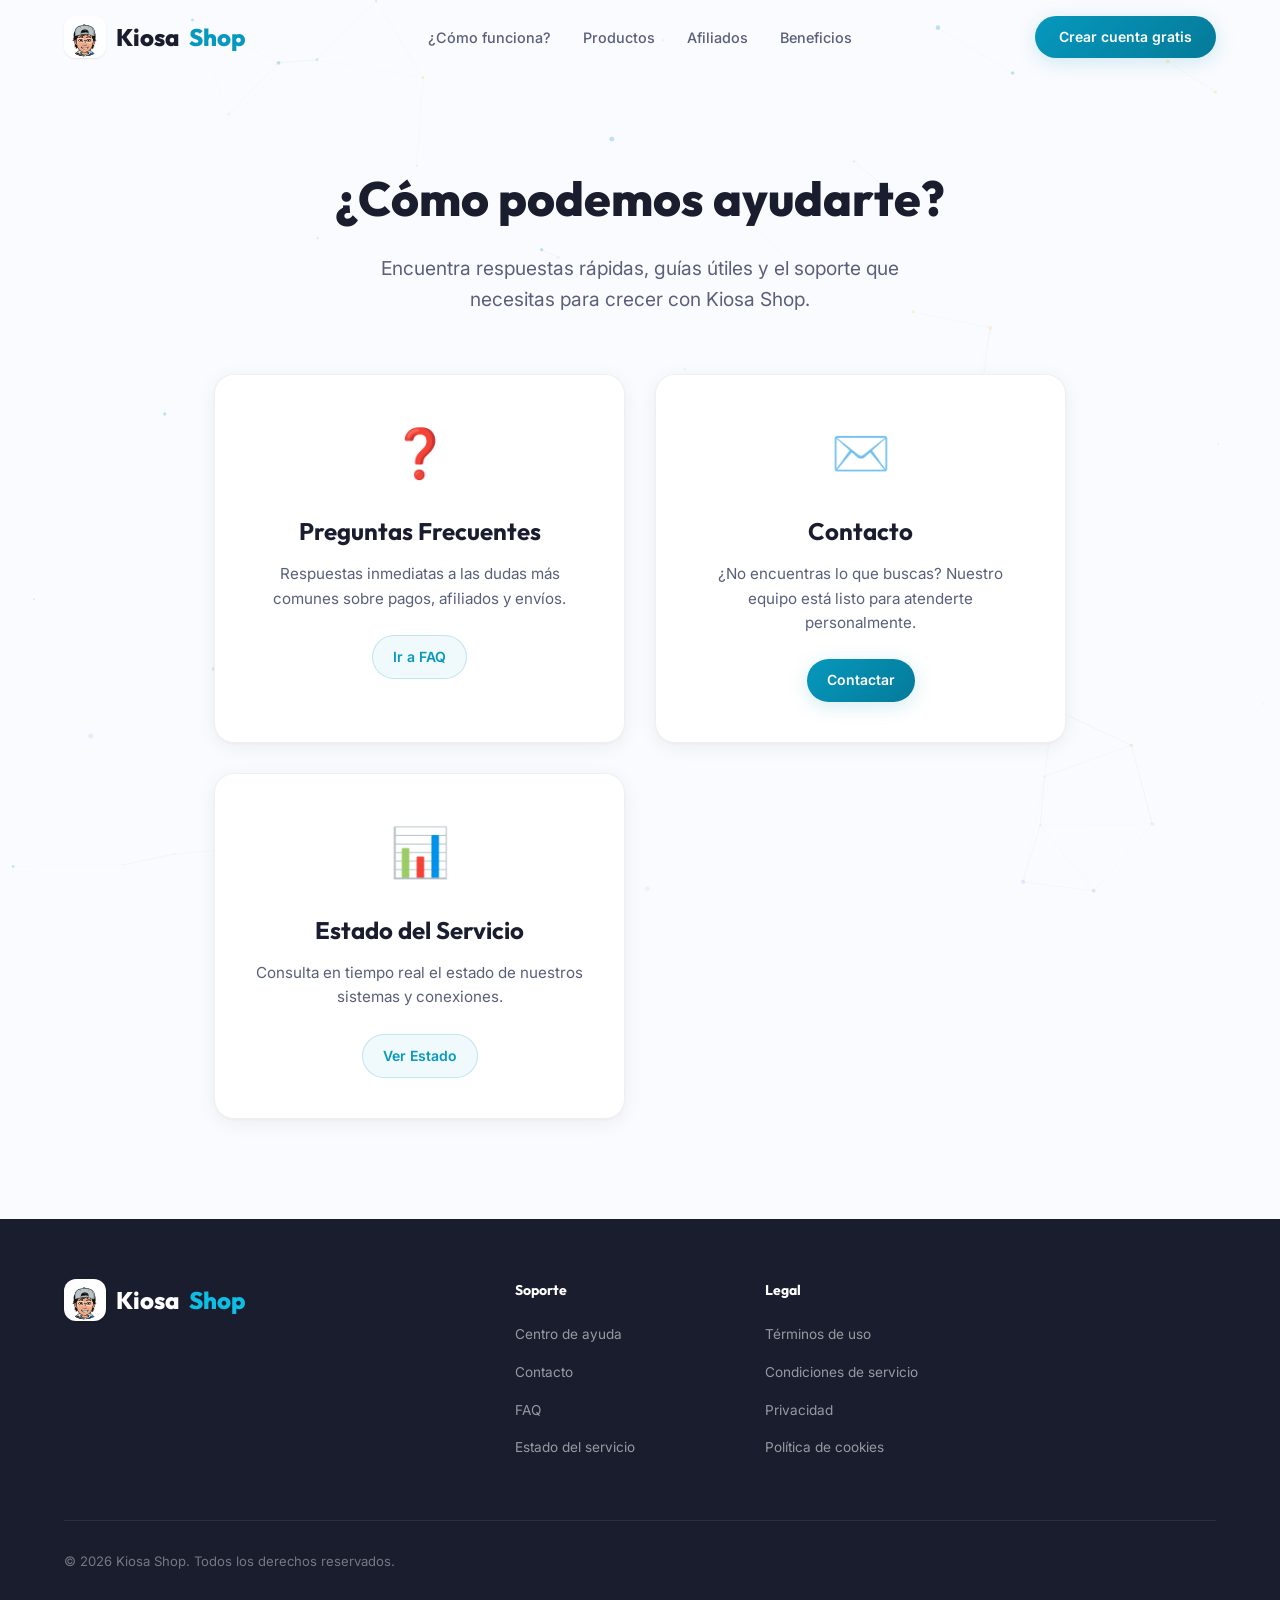
==== ayuda.html @ 80c8f72f "feat: Add new legal and support pages with updated footer links." ====
<!DOCTYPE html>
<html lang="es">

<head>
    <meta charset="UTF-8">
    <meta name="viewport" content="width=device-width, initial-scale=1.0">
    <title>Centro de Ayuda – Kiosa Shop</title>
    <meta name="description" content="Centro de ayuda y soporte técnico de Kiosa Shop.">
    <link rel="stylesheet" href="index.css">
    <link rel="icon"
        href="data:image/svg+xml,<svg xmlns='http://www.w3.org/2000/svg' viewBox='0 0 100 100'><text y='.9em' font-size='90'>🛍️</text></svg>">
    <style>
        .support-content {
            padding: 160px 0 100px;
            background: var(--bg-primary);
            min-height: 80vh;
        }

        .support-container {
            max-width: 900px;
            margin: 0 auto;
            padding: 0 24px;
        }

        .support-grid {
            display: grid;
            grid-template-columns: repeat(auto-fit, minmax(280px, 1fr));
            gap: 30px;
            margin-top: 40px;
        }

        .support-card {
            background: var(--bg-card);
            padding: 40px;
            border-radius: var(--radius-lg);
            border: 1px solid var(--border-subtle);
            box-shadow: var(--shadow-card);
            transition: all 0.3s ease;
            text-align: center;
        }

        .support-card:hover {
            transform: translateY(-5px);
            box-shadow: var(--shadow-card-hover);
            border-color: var(--primary-400);
        }

        .support-card .icon {
            font-size: 3rem;
            margin-bottom: 20px;
            display: block;
        }

        .support-card h3 {
            font-family: var(--font-display);
            font-size: 1.5rem;
            margin-bottom: 12px;
            color: var(--text-primary);
        }

        .support-card p {
            color: var(--text-secondary);
            font-size: 0.95rem;
            margin-bottom: 24px;
        }

        .support-header {
            text-align: center;
            margin-bottom: 60px;
        }

        .support-header h1 {
            font-family: var(--font-display);
            font-size: 3rem;
            font-weight: 800;
            color: var(--text-primary);
            margin-bottom: 16px;
        }

        .support-header p {
            color: var(--text-secondary);
            font-size: 1.2rem;
            max-width: 600px;
            margin: 0 auto;
        }

        @media (max-width: 768px) {
            .support-header h1 {
                font-size: 2.5rem;
            }
        }
    </style>
</head>

<body>

    <canvas id="particles-canvas"></canvas>

    <nav class="navbar" id="navbar">
        <div class="container">
            <a href="index.html" class="navbar-brand">
                <img class="logo-img" src="logo.svg" alt="Kiosa Shop Logo">
                <span>Kiosa</span>
                <span>Shop</span>
            </a>

            <div class="navbar-nav" id="navbarNav">
                <a href="index.html#how-it-works">¿Cómo funciona?</a>
                <a href="index.html#products">Productos</a>
                <a href="index.html#affiliate">Afiliados</a>
                <a href="index.html#benefits">Beneficios</a>
            </div>

            <div class="navbar-cta">
                <a href="index.html#cta-final" class="btn btn-primary btn-sm">Crear cuenta gratis</a>
            </div>

            <button class="mobile-toggle" id="mobileToggle" aria-label="Menú">
                <span></span>
                <span></span>
                <span></span>
            </button>
        </div>
    </nav>

    <main class="support-content">
        <div class="support-container">
            <div class="support-header reveal">
                <h1>¿Cómo podemos ayudarte?</h1>
                <p>Encuentra respuestas rápidas, guías útiles y el soporte que necesitas para crecer con Kiosa Shop.</p>
            </div>

            <div class="support-grid">
                <div class="support-card reveal" style="transition-delay: 0.1s;">
                    <span class="icon">❓</span>
                    <h3>Preguntas Frecuentes</h3>
                    <p>Respuestas inmediatas a las dudas más comunes sobre pagos, afiliados y envíos.</p>
                    <a href="faq.html" class="btn btn-secondary btn-sm">Ir a FAQ</a>
                </div>

                <div class="support-card reveal" style="transition-delay: 0.2s;">
                    <span class="icon">✉️</span>
                    <h3>Contacto</h3>
                    <p>¿No encuentras lo que buscas? Nuestro equipo está listo para atenderte personalmente.</p>
                    <a href="contacto.html" class="btn btn-primary btn-sm">Contactar</a>
                </div>

                <div class="support-card reveal" style="transition-delay: 0.3s;">
                    <span class="icon">📊</span>
                    <h3>Estado del Servicio</h3>
                    <p>Consulta en tiempo real el estado de nuestros sistemas y conexiones.</p>
                    <a href="estado.html" class="btn btn-secondary btn-sm">Ver Estado</a>
                </div>
            </div>
        </div>
    </main>

    <footer class="footer">
        <div class="container">
            <div class="footer-content">
                <div class="footer-brand">
                    <a href="index.html" class="navbar-brand">
                        <img class="logo-img" src="logo.svg" alt="Kiosa Shop Logo">
                        <span>Kiosa</span>
                        <span>Shop</span>
                    </a>
                </div>
                <div class="footer-col">
                    <h4>Soporte</h4>
                    <ul>
                        <li><a href="ayuda.html">Centro de ayuda</a></li>
                        <li><a href="contacto.html">Contacto</a></li>
                        <li><a href="faq.html">FAQ</a></li>
                        <li><a href="estado.html">Estado del servicio</a></li>
                    </ul>
                </div>
                <div class="footer-col" id="footer-legal-links">
                    <h4>Legal</h4>
                    <ul>
                        <li><a href="uso.html">Términos de uso</a></li>
                        <li><a href="terminos.html">Condiciones de servicio</a></li>
                        <li><a href="privacidad.html">Privacidad</a></li>
                        <li><a href="cookies.html">Política de cookies</a></li>
                    </ul>
                </div>
            </div>
            <div class="footer-bottom">
                <p>&copy; 2026 Kiosa Shop. Todos los derechos reservados.</p>
            </div>
        </div>
    </footer>

    <script src="main.js"></script>
</body>

</html>
---- index.css ----
/* ========================
   KIOSA SHOP – Premium Light Mode
   ======================== */

@import url('https://fonts.googleapis.com/css2?family=Inter:wght@300;400;500;600;700;800;900&family=Outfit:wght@300;400;500;600;700;800;900&display=swap');


/* ---- CSS Variables – Light Premium ---- */
:root {
    --bg-primary: #FAFBFE;
    --bg-secondary: #F1F4F9;
    --bg-card: #FFFFFF;
    --bg-card-hover: #F8FAFF;
    --border-subtle: rgba(0, 0, 0, 0.06);
    --border-glow: rgba(6, 150, 190, 0.25);

    --text-primary: #1A1D2E;
    --text-secondary: #5A5F7A;
    --text-muted: #8E93A8;

    --primary-400: #0DBFE5;
    --primary-500: #0698BE;
    --primary-600: #057A98;
    --primary-glow: rgba(6, 150, 190, 0.18);
    --primary-glow-strong: rgba(6, 150, 190, 0.30);

    --secondary-400: #FFD54F;
    --secondary-500: #FFC107;
    --secondary-600: #F9A825;
    --secondary-glow: rgba(255, 193, 7, 0.20);

    --accent-coral: #FF6B6B;
    --accent-violet: #7C5CFC;

    --danger: #EF4444;
    --success: #22C55E;

    --radius-sm: 10px;
    --radius-md: 14px;
    --radius-lg: 20px;
    --radius-xl: 28px;
    --radius-full: 9999px;

    --font-display: 'Outfit', sans-serif;
    --font-body: 'Inter', sans-serif;

    --shadow-sm: 0 1px 3px rgba(0, 0, 0, 0.04), 0 1px 2px rgba(0, 0, 0, 0.06);
    --shadow-card: 0 4px 20px rgba(0, 0, 0, 0.06), 0 1px 3px rgba(0, 0, 0, 0.04);
    --shadow-card-hover: 0 12px 40px rgba(0, 0, 0, 0.10), 0 4px 12px rgba(0, 0, 0, 0.06);
    --shadow-glow-cyan: 0 8px 30px rgba(6, 150, 190, 0.12), 0 0 60px rgba(6, 150, 190, 0.04);
    --shadow-glow-yellow: 0 8px 30px rgba(255, 193, 7, 0.12), 0 0 60px rgba(255, 193, 7, 0.04);
    --shadow-elevated: 0 20px 60px rgba(0, 0, 0, 0.08), 0 8px 24px rgba(0, 0, 0, 0.04);

    /* Safe Areas for modern phones */
    --safe-top: env(safe-area-inset-top, 0px);
    --safe-bottom: env(safe-area-inset-bottom, 0px);
    --safe-left: env(safe-area-inset-left, 0px);
    --safe-right: env(safe-area-inset-right, 0px);
}

/* ---- Reset ---- */
*,
*::before,
*::after {
    margin: 0;
    padding: 0;
    box-sizing: border-box;
    -webkit-tap-highlight-color: transparent;
    /* Remove blue highlight on mobile */
}

html {
    scroll-behavior: smooth;
    -webkit-font-smoothing: antialiased;
    -moz-osx-font-smoothing: grayscale;
    font-size: 16px;
    height: -webkit-fill-available;
    /* Fix for mobile browser height */
}

body {
    font-family: var(--font-body);
    background: var(--bg-primary);
    color: var(--text-primary);
    line-height: 1.6;
    overflow-x: hidden;
    width: 100%;
    min-height: 100vh;
    min-height: 100dvh;
}

a {
    text-decoration: none;
    color: inherit;
}

ul,
ol {
    list-style: none;
}

img {
    max-width: 100%;
    display: block;
}

button {
    border: none;
    outline: none;
    cursor: pointer;
    font-family: var(--font-body);
}

/* ---- Utilities ---- */
.container {
    width: 100%;
    max-width: 1200px;
    margin: 0 auto;
    padding: 0 24px;
}

.section {
    padding: 100px 0;
    position: relative;
    padding-left: var(--safe-left);
    padding-right: var(--safe-right);
}

.section-label {
    display: inline-flex;
    align-items: center;
    gap: 8px;
    font-family: var(--font-display);
    font-size: 0.8rem;
    font-weight: 600;
    letter-spacing: 2px;
    text-transform: uppercase;
    color: var(--primary-500);
    margin-bottom: 16px;
    padding: 8px 18px;
    background: linear-gradient(135deg, rgba(6, 150, 190, 0.08), rgba(6, 150, 190, 0.04));
    border: 1px solid rgba(6, 150, 190, 0.12);
    border-radius: var(--radius-full);
}

.section-title {
    font-family: var(--font-display);
    font-size: clamp(2rem, 4vw, 3rem);
    font-weight: 800;
    line-height: 1.15;
    margin-bottom: 16px;
    color: var(--text-primary);
}

.section-subtitle {
    font-size: 1.1rem;
    color: var(--text-secondary);
    max-width: 580px;
    line-height: 1.7;
}

.text-gradient-cyan {
    background: linear-gradient(135deg, var(--primary-500), var(--primary-400));
    -webkit-background-clip: text;
    -webkit-text-fill-color: transparent;
    background-clip: text;
}

.text-gradient-yellow {
    background: linear-gradient(135deg, var(--secondary-600), var(--accent-coral));
    -webkit-background-clip: text;
    -webkit-text-fill-color: transparent;
    background-clip: text;
}

.text-center {
    text-align: center;
}

.mx-auto {
    margin-left: auto;
    margin-right: auto;
}

/* ---- Buttons ---- */
.btn {
    display: inline-flex;
    align-items: center;
    justify-content: center;
    gap: 10px;
    padding: 15px 32px;
    font-size: 1rem;
    font-weight: 600;
    border-radius: var(--radius-full);
    transition: all 0.35s cubic-bezier(0.4, 0, 0.2, 1);
    position: relative;
    overflow: hidden;
    white-space: nowrap;
}

.btn-primary {
    background: linear-gradient(135deg, var(--primary-500), var(--primary-600));
    color: #fff;
    box-shadow: 0 4px 20px var(--primary-glow);
}

.btn-primary:hover {
    transform: translateY(-2px);
    box-shadow: 0 8px 35px var(--primary-glow-strong), 0 0 50px rgba(6, 150, 190, 0.10);
    background: linear-gradient(135deg, var(--primary-400), var(--primary-500));
}

.btn-primary:active {
    transform: translateY(0);
}

.btn-secondary {
    background: rgba(6, 150, 190, 0.06);
    color: var(--primary-500);
    border: 1.5px solid rgba(6, 150, 190, 0.20);
}

.btn-secondary:hover {
    background: rgba(6, 150, 190, 0.12);
    border-color: rgba(6, 150, 190, 0.35);
    transform: translateY(-2px);
    box-shadow: var(--shadow-glow-cyan);
}

.btn-lg {
    padding: 18px 42px;
    font-size: 1.1rem;
}

.btn-sm {
    padding: 10px 20px;
    font-size: 0.875rem;
}

/* ---- Navbar ---- */
.navbar {
    position: fixed;
    top: 0;
    left: 0;
    width: 100%;
    z-index: 1000;
    padding: calc(16px + var(--safe-top)) 0 16px;
    transition: all 0.4s ease;
}

.navbar.scrolled {
    padding: calc(10px + var(--safe-top)) 0 10px;
    background: rgba(255, 255, 255, 0.85);
    backdrop-filter: blur(24px) saturate(180%);
    -webkit-backdrop-filter: blur(24px) saturate(180%);
    border-bottom: 1px solid var(--border-subtle);
    box-shadow: 0 1px 10px rgba(0, 0, 0, 0.04);
}

.navbar .container {
    display: flex;
    align-items: center;
    justify-content: space-between;
}

.navbar-brand {
    display: flex;
    align-items: center;
    gap: 10px;
    font-family: var(--font-display);
    font-size: 1.5rem;
    font-weight: 800;
    color: var(--text-primary);
}

.navbar-brand .logo-img {
    width: 42px;
    height: 42px;
    border-radius: 12px;
    object-fit: cover;
    box-shadow: var(--shadow-sm);
}

.navbar-brand .logo-icon {
    width: 38px;
    height: 38px;
}

.navbar-brand span:last-child {
    color: var(--primary-500);
}

.navbar-nav {
    display: flex;
    align-items: center;
    gap: 32px;
}

.navbar-nav a {
    font-size: 0.9rem;
    font-weight: 500;
    color: var(--text-secondary);
    transition: color 0.3s ease;
    position: relative;
}

.navbar-nav a::after {
    content: '';
    position: absolute;
    bottom: -4px;
    left: 0;
    width: 0;
    height: 2px;
    background: linear-gradient(90deg, var(--primary-500), var(--primary-400));
    transition: width 0.3s ease;
    border-radius: 2px;
}

.navbar-nav a:hover {
    color: var(--text-primary);
}

.navbar-nav a:hover::after {
    width: 100%;
}

.navbar-cta .btn {
    padding: 10px 24px;
    font-size: 0.875rem;
}

.mobile-toggle {
    display: none;
    flex-direction: column;
    gap: 6px;
    background: rgba(6, 150, 190, 0.05);
    padding: 12px;
    border-radius: 12px;
    border: 1px solid rgba(6, 150, 190, 0.1);
    z-index: 1001;
}

.mobile-toggle span {
    width: 26px;
    height: 2.5px;
    background: var(--text-primary);
    border-radius: 2px;
    transition: all 0.3s ease;
}

/* ---- CAROUSEL SECTION ---- */
.carousel-section {
    padding: 100px 0 60px;
    background: linear-gradient(180deg, #FFFFFF 0%, var(--bg-secondary) 100%);
    position: relative;
    overflow: hidden;
    z-index: 5;
    /* Explicit z-index above particles but below navbar */
}

.carousel-container {
    max-width: 1200px;
    margin: 0 auto;
    padding: 0 24px;
    position: relative;
    min-height: 450px;
    overflow: hidden;
    /* Crucial for horizontal slider */
}

.carousel-track {
    display: flex;
    flex-direction: row;
    flex-wrap: nowrap;
    transition: transform 0.8s cubic-bezier(0.65, 0, 0.35, 1);
}

.carousel-slide {
    flex: 0 0 100%;
    width: 100%;
    opacity: 0.5;
    transition: all 0.8s ease;
    padding: 10px;
    box-sizing: border-box;
}

.carousel-slide.active {
    opacity: 1;
    transform: scale(1);
}

.carousel-content {
    background: rgba(255, 255, 255, 0.85);
    backdrop-filter: blur(20px) saturate(160%);
    -webkit-backdrop-filter: blur(20px) saturate(160%);
    border: 1px solid rgba(255, 255, 255, 0.7);
    border-radius: var(--radius-xl);
    padding: 50px;
    display: grid;
    grid-template-columns: 1.1fr 0.9fr;
    gap: 40px;
    align-items: center;
    box-shadow:
        0 20px 50px rgba(0, 0, 0, 0.05),
        0 5px 15px rgba(0, 0, 0, 0.03),
        inset 0 0 0 1px rgba(255, 255, 255, 0.8);
    min-height: 420px;
    margin: 10px;
}

.carousel-text h2 {
    font-family: var(--font-display);
    font-size: clamp(2rem, 4vw, 2.8rem);
    font-weight: 850;
    line-height: 1.1;
    margin-bottom: 20px;
    color: var(--text-primary);
    letter-spacing: -0.02em;
}

.carousel-text p {
    font-size: 1.2rem;
    line-height: 1.6;
    color: var(--text-secondary);
    max-width: 90%;
}

.carousel-visual {
    display: flex;
    justify-content: center;
    align-items: center;
    padding: 20px;
}

.carousel-visual svg {
    width: 100%;
    max-width: 440px;
    height: auto;
    filter: drop-shadow(0 20px 40px rgba(6, 150, 190, 0.15));
    transition: transform 0.5s ease;
}

.carousel-slide.active .carousel-visual svg {
    transform: scale(1.05) translateY(-5px);
}

/* Navigation Dots */
.carousel-dots {
    display: flex;
    justify-content: center;
    gap: 12px;
    margin-top: 40px;
}

.carousel-dot {
    width: 12px;
    height: 12px;
    border-radius: 50%;
    background: rgba(6, 150, 190, 0.2);
    border: none;
    cursor: pointer;
    transition: all 0.3s ease;
    padding: 0;
}

.carousel-dot:hover {
    background: rgba(6, 150, 190, 0.4);
    transform: scale(1.2);
}

.carousel-dot.active {
    width: 32px;
    border-radius: 6px;
    background: var(--primary-500);
}

/* Navigation Arrows */
.carousel-arrow {
    position: absolute;
    top: 50%;
    transform: translateY(-50%);
    width: 48px;
    height: 48px;
    border-radius: 50%;
    background: rgba(255, 255, 255, 0.9);
    backdrop-filter: blur(10px);
    -webkit-backdrop-filter: blur(10px);
    border: 1px solid rgba(6, 150, 190, 0.15);
    display: flex;
    align-items: center;
    justify-content: center;
    cursor: pointer;
    transition: all 0.3s ease;
    z-index: 10;
    box-shadow: var(--shadow-card);
}

.carousel-arrow:hover {
    background: var(--primary-500);
    border-color: var(--primary-500);
    box-shadow: var(--shadow-card-hover);
    transform: translateY(-50%) scale(1.1);
}

.carousel-arrow:hover svg {
    color: #fff;
}

.carousel-arrow svg {
    width: 24px;
    height: 24px;
    color: var(--primary-500);
    transition: color 0.3s ease;
}

.carousel-arrow-left {
    left: 10px;
}

.carousel-arrow-right {
    right: 10px;
}

/* SVG Animations */
@keyframes fadeInSlide {
    from {
        opacity: 0;
        transform: translateX(20px);
    }

    to {
        opacity: 1;
        transform: translateX(0);
    }
}

@keyframes floatIcon {

    0%,
    100% {
        transform: translateY(0);
    }

    50% {
        transform: translateY(-15px);
    }
}

@keyframes floatUp {
    0% {
        transform: translateY(0);
        opacity: 1;
    }

    100% {
        transform: translateY(-30px);
        opacity: 0;
    }
}

/* Responsive */
@media (max-width: 1024px) {
    .carousel-container {
        min-height: auto;
    }

    .carousel-content {
        grid-template-columns: 1fr;
        text-align: center;
        gap: 30px;
        padding: 40px 24px;
        margin: 0;
    }

    .carousel-text p {
        max-width: 100%;
        font-size: 1.1rem;
    }

    .carousel-visual {
        order: -1;
        padding: 0;
    }

    .carousel-visual svg {
        max-width: 320px;
    }

    .carousel-arrow {
        display: none;
        /* Hide arrows on tablets/phones to focus on dots/swipe (if implemented) */
    }
}

@media (max-width: 768px) {
    .carousel-section {
        padding: 60px 0 40px;
    }

    .carousel-content {
        border-radius: var(--radius-lg);
        min-height: auto;
    }

    .carousel-text h2 {
        font-size: 1.8rem;
    }

    .carousel-text p {
        font-size: 1rem;
    }

    .carousel-visual svg {
        max-width: 260px;
    }
}

@media (max-width: 480px) {
    .carousel-content {
        padding: 32px 20px;
    }

    .carousel-text h2 {
        font-size: 1.6rem;
    }

    .carousel-visual svg {
        max-width: 220px;
    }
}

/* ---- HERO SECTION ---- */
.hero {
    min-height: 100vh;
    min-height: 100dvh;
    display: flex;
    align-items: center;
    position: relative;
    overflow: hidden;
    padding-top: 80px;
    padding-bottom: 60px;
    background: linear-gradient(180deg, var(--bg-secondary) 0%, var(--bg-primary) 100%);
}

.hero-bg {
    position: absolute;
    inset: 0;
    z-index: 0;
}

.hero-bg .orb {
    position: absolute;
    border-radius: 50%;
    filter: blur(120px);
    opacity: 0.45;
    animation: orbFloat 8s ease-in-out infinite;
}

.hero-bg .orb-1 {
    width: 600px;
    height: 600px;
    background: radial-gradient(circle, rgba(6, 150, 190, 0.18) 0%, transparent 70%);
    top: -15%;
    right: -10%;
    animation-delay: 0s;
}

.hero-bg .orb-2 {
    width: 400px;
    height: 400px;
    background: radial-gradient(circle, rgba(255, 193, 7, 0.14) 0%, transparent 70%);
    bottom: -10%;
    left: -5%;
    animation-delay: 3s;
}

.hero-bg .orb-3 {
    width: 300px;
    height: 300px;
    background: radial-gradient(circle, rgba(124, 92, 252, 0.10) 0%, transparent 70%);
    top: 40%;
    left: 30%;
    animation-delay: 5s;
}

.hero-grid-overlay {
    position: absolute;
    inset: 0;
    background-image:
        linear-gradient(rgba(0, 0, 0, 0.02) 1px, transparent 1px),
        linear-gradient(90deg, rgba(0, 0, 0, 0.02) 1px, transparent 1px);
    background-size: 60px 60px;
    mask-image: radial-gradient(ellipse 60% 50% at 50% 50%, black 30%, transparent 100%);
    -webkit-mask-image: radial-gradient(ellipse 60% 50% at 50% 50%, black 30%, transparent 100%);
}

.hero .container {
    position: relative;
    z-index: 1;
    display: grid;
    grid-template-columns: 1fr 1fr;
    gap: 60px;
    align-items: center;
}

.hero-content {
    max-width: 600px;
}

.hero-badge {
    display: inline-flex;
    align-items: center;
    gap: 8px;
    padding: 8px 18px;
    background: rgba(34, 197, 94, 0.06);
    border: 1px solid rgba(34, 197, 94, 0.15);
    border-radius: var(--radius-full);
    font-size: 0.85rem;
    font-weight: 500;
    color: #16A34A;
    margin-bottom: 28px;
    animation: fadeInUp 0.8s ease forwards;
}

.hero-badge .pulse-dot {
    width: 8px;
    height: 8px;
    border-radius: 50%;
    background: var(--success);
    animation: pulse 2s infinite;
}

.hero-title {
    font-family: var(--font-display);
    font-size: clamp(2.2rem, 8vw, 4rem);
    font-weight: 900;
    line-height: 1.1;
    margin-bottom: 24px;
    letter-spacing: -0.02em;
    color: var(--text-primary);
    animation: fadeInUp 0.8s ease 0.15s both;
}

.hero-title .highlight-cyan {
    background: linear-gradient(135deg, var(--primary-400), var(--primary-600));
    -webkit-background-clip: text;
    -webkit-text-fill-color: transparent;
    background-clip: text;
}

.hero-title .highlight-yellow {
    background: linear-gradient(135deg, var(--secondary-600), var(--accent-coral));
    -webkit-background-clip: text;
    -webkit-text-fill-color: transparent;
    background-clip: text;
}

.hero-subtitle {
    font-size: 1.15rem;
    line-height: 1.75;
    color: var(--text-secondary);
    margin-bottom: 36px;
    max-width: 500px;
    animation: fadeInUp 0.8s ease 0.3s both;
}

.hero-ctas {
    display: flex;
    gap: 16px;
    flex-wrap: wrap;
    animation: fadeInUp 0.8s ease 0.45s both;
}

.hero-stats {
    display: flex;
    gap: 40px;
    margin-top: 48px;
    padding-top: 32px;
    border-top: 1px solid var(--border-subtle);
    animation: fadeInUp 0.8s ease 0.6s both;
}

.hero-stat {
    text-align: left;
}

.hero-stat-value {
    font-family: var(--font-display);
    font-size: 1.8rem;
    font-weight: 800;
    color: var(--text-primary);
}

.hero-stat-label {
    font-size: 0.82rem;
    color: var(--text-muted);
    margin-top: 2px;
}

/* Hero Visual */
.hero-visual {
    position: relative;
    display: flex;
    justify-content: center;
    align-items: center;
    animation: fadeInUp 1s ease 0.4s both;
}

.hero-visual-wrapper {
    position: relative;
    width: 100%;
    max-width: 500px;
    aspect-ratio: 1;
}

.hero-phone {
    position: relative;
    width: 260px;
    height: 520px;
    background: var(--bg-card);
    border-radius: 36px;
    border: 2px solid rgba(0, 0, 0, 0.08);
    margin: 0 auto;
    overflow: hidden;
    box-shadow: var(--shadow-elevated), 0 0 0 1px rgba(255, 255, 255, 0.8) inset;
    z-index: 2;
}

.hero-phone-screen {
    width: 100%;
    height: 100%;
    background: linear-gradient(180deg, #FFFFFF, var(--bg-secondary));
    display: flex;
    flex-direction: column;
    align-items: center;
    padding: 40px 20px 20px;
}

.phone-header {
    font-family: var(--font-display);
    font-size: 0.95rem;
    font-weight: 700;
    color: var(--primary-500);
    margin-bottom: 20px;
}

.phone-product-card {
    width: 100%;
    background: #FFFFFF;
    border: 1px solid rgba(0, 0, 0, 0.06);
    border-radius: var(--radius-md);
    overflow: hidden;
    margin-bottom: 12px;
    box-shadow: var(--shadow-sm);
}

.phone-product-img {
    width: 100%;
    height: 100px;
    background: linear-gradient(135deg, rgba(6, 150, 190, 0.08), rgba(255, 193, 7, 0.06));
    display: flex;
    align-items: center;
    justify-content: center;
}

.phone-product-img svg {
    width: 40px;
    height: 40px;
    color: var(--primary-500);
    opacity: 0.6;
}

.phone-product-info {
    padding: 12px;
}

.phone-product-name {
    font-size: 0.75rem;
    font-weight: 600;
    color: var(--text-primary);
    margin-bottom: 4px;
}

.phone-product-price {
    font-size: 0.7rem;
    color: var(--text-muted);
}

.phone-product-earn {
    font-size: 0.68rem;
    color: var(--secondary-600);
    font-weight: 600;
    margin-top: 4px;
}

.phone-share-btn {
    width: 100%;
    padding: 10px;
    background: linear-gradient(135deg, var(--primary-500), var(--primary-600));
    border-radius: var(--radius-sm);
    font-size: 0.75rem;
    font-weight: 600;
    color: #fff;
    text-align: center;
    margin-top: auto;
}

/* Floating cards around the phone */
.float-card {
    position: absolute;
    background: rgba(255, 255, 255, 0.90);
    backdrop-filter: blur(16px) saturate(180%);
    -webkit-backdrop-filter: blur(16px) saturate(180%);
    border: 1px solid rgba(255, 255, 255, 0.6);
    border-radius: var(--radius-md);
    padding: 14px 18px;
    box-shadow: var(--shadow-card);
    z-index: 3;
    animation: floatCard 6s ease-in-out infinite;
}

.float-card-1 {
    top: 8%;
    right: 2%;
    animation-delay: 0s;
}

.float-card-2 {
    bottom: 20%;
    left: 0%;
    animation-delay: 2s;
}

.float-card-3 {
    bottom: 5%;
    right: 8%;
    animation-delay: 4s;
}

.float-card .fc-icon {
    width: 32px;
    height: 32px;
    border-radius: 8px;
    display: flex;
    align-items: center;
    justify-content: center;
    margin-bottom: 8px;
    font-size: 1rem;
}

.float-card .fc-icon.cyan {
    background: rgba(6, 150, 190, 0.10);
    color: var(--primary-500);
}

.float-card .fc-icon.yellow {
    background: rgba(255, 193, 7, 0.12);
    color: var(--secondary-600);
}

.float-card .fc-icon.green {
    background: rgba(34, 197, 94, 0.10);
    color: var(--success);
}

.float-card .fc-title {
    font-size: 0.75rem;
    font-weight: 600;
    color: var(--text-primary);
    white-space: nowrap;
}

.float-card .fc-value {
    font-size: 0.68rem;
    color: var(--text-muted);
    margin-top: 2px;
}

/* ---- HOW IT WORKS ---- */
.how-it-works {
    background: var(--bg-secondary);
}

.how-grid {
    display: grid;
    grid-template-columns: repeat(4, 1fr);
    gap: 24px;
    margin-top: 56px;
    position: relative;
}

.how-grid::before {
    content: '';
    position: absolute;
    top: 80px;
    left: 10%;
    right: 10%;
    height: 2px;
    background: linear-gradient(90deg, transparent, var(--primary-glow), var(--secondary-glow), transparent);
    z-index: 0;
}

.how-card {
    position: relative;
    z-index: 1;
    background: var(--bg-card);
    border: 1px solid var(--border-subtle);
    border-radius: var(--radius-lg);
    padding: 36px 28px;
    text-align: center;
    transition: all 0.4s cubic-bezier(0.4, 0, 0.2, 1);
    box-shadow: var(--shadow-sm);
}

.how-card:hover {
    transform: translateY(-8px);
    border-color: var(--border-glow);
    box-shadow: var(--shadow-card-hover);
    background: var(--bg-card);
}

.how-card-step {
    width: 52px;
    height: 52px;
    border-radius: 50%;
    display: flex;
    align-items: center;
    justify-content: center;
    margin: 0 auto 20px;
    font-family: var(--font-display);
    font-size: 1.2rem;
    font-weight: 800;
    background: linear-gradient(135deg, var(--primary-500), var(--primary-400));
    color: #fff;
    box-shadow: 0 4px 16px var(--primary-glow);
}

.how-card-icon {
    width: 52px;
    height: 52px;
    margin: 0 auto 16px;
    display: flex;
    align-items: center;
    justify-content: center;
    color: var(--primary-500);
}

.how-card-icon svg {
    width: 30px;
    height: 30px;
}

.how-card-title {
    font-family: var(--font-display);
    font-size: 1.1rem;
    font-weight: 700;
    margin-bottom: 10px;
    color: var(--text-primary);
}

.how-card-desc {
    font-size: 0.88rem;
    color: var(--text-secondary);
    line-height: 1.6;
}

/* ---- PRODUCTS SECTION ---- */
.products-grid {
    display: grid;
    grid-template-columns: repeat(3, 1fr);
    gap: 28px;
    margin-top: 56px;
}

.product-card {
    background: var(--bg-card);
    border: 1px solid var(--border-subtle);
    border-radius: var(--radius-lg);
    overflow: hidden;
    transition: all 0.4s cubic-bezier(0.4, 0, 0.2, 1);
    position: relative;
    box-shadow: var(--shadow-sm);
}

.product-card:hover {
    transform: translateY(-6px);
    border-color: rgba(6, 150, 190, 0.15);
    box-shadow: var(--shadow-card-hover);
}

.product-card-img {
    width: 100%;
    height: 200px;
    position: relative;
    overflow: hidden;
}

.product-card-img .product-visual {
    width: 100%;
    height: 100%;
    display: flex;
    align-items: center;
    justify-content: center;
    font-size: 3.5rem;
}

.product-card-img .product-visual.v1 {
    background: linear-gradient(135deg, #EFF6FF, rgba(6, 150, 190, 0.08));
}

.product-card-img .product-visual.v2 {
    background: linear-gradient(135deg, #FFFBEB, rgba(255, 193, 7, 0.08));
}

.product-card-img .product-visual.v3 {
    background: linear-gradient(135deg, #F0FDF4, rgba(34, 197, 94, 0.08));
}

.product-card-img .product-visual.v4 {
    background: linear-gradient(135deg, #FAF5FF, rgba(124, 92, 252, 0.08));
}

.product-card-img .product-visual.v5 {
    background: linear-gradient(135deg, #FFF7ED, rgba(251, 146, 60, 0.08));
}

.product-card-img .product-visual.v6 {
    background: linear-gradient(135deg, #FDF2F8, rgba(236, 72, 153, 0.08));
}

.product-earn-badge {
    position: absolute;
    top: 14px;
    right: 14px;
    background: rgba(255, 255, 255, 0.88);
    backdrop-filter: blur(8px);
    -webkit-backdrop-filter: blur(8px);
    border: 1px solid rgba(255, 193, 7, 0.25);
    border-radius: var(--radius-full);
    padding: 6px 14px;
    font-size: 0.78rem;
    font-weight: 700;
    color: var(--secondary-600);
}

.product-card-body {
    padding: 24px;
}

.product-card-category {
    font-size: 0.72rem;
    text-transform: uppercase;
    letter-spacing: 1.5px;
    color: var(--primary-500);
    font-weight: 600;
    margin-bottom: 8px;
}

.product-card-name {
    font-family: var(--font-display);
    font-size: 1.15rem;
    font-weight: 700;
    margin-bottom: 8px;
    color: var(--text-primary);
}

.product-card-desc {
    font-size: 0.85rem;
    color: var(--text-secondary);
    margin-bottom: 16px;
    line-height: 1.6;
}

.product-card-footer {
    display: flex;
    align-items: center;
    justify-content: space-between;
}

.product-price {
    font-family: var(--font-display);
    font-size: 1.4rem;
    font-weight: 800;
    color: var(--text-primary);
}

.product-actions {
    display: flex;
    gap: 8px;
}

.product-actions .btn {
    padding: 9px 18px;
    font-size: 0.8rem;
}

/* ---- AFFILIATE SECTION ---- */
.affiliate {
    background: var(--bg-secondary);
    overflow: hidden;
}

.affiliate .container {
    display: flex;
    flex-direction: column;
    align-items: center;
}

.affiliate-grid {
    display: grid;
    grid-template-columns: 1.1fr 0.9fr;
    gap: 60px;
    align-items: center;
    width: 100%;
    margin-top: 56px;
}

.affiliate-features {
    display: flex;
    flex-direction: column;
    gap: 20px;
}

.affiliate-feature {
    display: flex;
    gap: 16px;
    align-items: flex-start;
    padding: 24px;
    background: var(--bg-card);
    border: 1px solid var(--border-subtle);
    border-radius: var(--radius-md);
    transition: all 0.3s ease;
    box-shadow: var(--shadow-sm);
}

.affiliate-feature:hover {
    border-color: var(--border-glow);
    box-shadow: var(--shadow-card);
    transform: translateY(-2px);
}

.affiliate-feature-icon {
    width: 48px;
    height: 48px;
    min-width: 48px;
    border-radius: 14px;
    display: flex;
    align-items: center;
    justify-content: center;
    font-size: 1.3rem;
}

.affiliate-feature-icon.cyan-bg {
    background: rgba(6, 150, 190, 0.08);
    color: var(--primary-500);
}

.affiliate-feature-icon.yellow-bg {
    background: rgba(255, 193, 7, 0.10);
    color: var(--secondary-600);
}

.affiliate-feature-icon.green-bg {
    background: rgba(34, 197, 94, 0.08);
    color: var(--success);
}

.affiliate-feature-text h4 {
    font-family: var(--font-display);
    font-size: 1.05rem;
    font-weight: 700;
    margin-bottom: 6px;
    color: var(--text-primary);
}

.affiliate-feature-text p {
    font-size: 0.9rem;
    color: var(--text-secondary);
    line-height: 1.6;
}

/* Affiliate visual */
.affiliate-visual {
    position: relative;
    display: flex;
    justify-content: center;
    align-items: center;
    width: 100%;
}

.affiliate-visual-card {
    width: 100%;
    max-width: 440px;
    background: var(--bg-card);
    border: 1px solid var(--border-subtle);
    border-radius: var(--radius-xl);
    padding: 40px;
    box-shadow: var(--shadow-elevated);
    position: relative;
    z-index: 2;
}

.av-header {
    display: flex;
    align-items: center;
    gap: 16px;
    margin-bottom: 32px;
}

.av-avatar {
    width: 52px;
    height: 52px;
    border-radius: 50%;
    background: linear-gradient(135deg, var(--primary-500), var(--accent-violet));
    display: flex;
    align-items: center;
    justify-content: center;
    font-family: var(--font-display);
    font-weight: 800;
    font-size: 1.2rem;
    color: #fff;
}

.av-name {
    font-family: var(--font-display);
    font-weight: 700;
    font-size: 1.1rem;
    color: var(--text-primary);
}

.av-role {
    font-size: 0.85rem;
    color: var(--text-muted);
}

.av-stats {
    display: grid;
    grid-template-columns: 1fr 1fr;
    gap: 20px;
    margin-bottom: 32px;
}

.av-stat {
    background: var(--bg-secondary);
    border-radius: var(--radius-md);
    padding: 20px;
    text-align: center;
    border: 1px solid var(--border-subtle);
}

.av-stat-value {
    font-family: var(--font-display);
    font-size: 1.8rem;
    font-weight: 800;
}

.av-stat-value.cyan {
    color: var(--primary-500);
}

.av-stat-value.yellow {
    color: var(--secondary-600);
}

.av-stat-label {
    font-size: 0.75rem;
    color: var(--text-muted);
    margin-top: 4px;
}

.av-link-box {
    background: var(--bg-secondary);
    border: 1px solid var(--border-subtle);
    border-radius: var(--radius-md);
    padding: 16px 20px;
    display: flex;
    align-items: center;
    justify-content: space-between;
    gap: 12px;
}

.av-link-box code {
    font-size: 0.85rem;
    color: var(--primary-500);
    overflow: hidden;
    text-overflow: ellipsis;
    white-space: nowrap;
}

.av-link-box .copy-btn {
    padding: 8px 18px;
    background: var(--primary-500);
    color: #fff;
    border-radius: var(--radius-sm);
    font-size: 0.8rem;
    font-weight: 600;
    white-space: nowrap;
    transition: all 0.3s ease;
}

.av-link-box .copy-btn:hover {
    background: var(--primary-400);
    transform: scale(1.05);
}

/* ---- SOCIAL PROOF ---- */
.social-proof {
    background: var(--bg-primary);
    position: relative;
}

.social-proof::before {
    content: '';
    position: absolute;
    top: 0;
    left: 50%;
    transform: translateX(-50%);
    width: 60%;
    height: 1px;
    background: linear-gradient(90deg, transparent, var(--border-glow), transparent);
}

.stats-grid {
    display: grid;
    grid-template-columns: repeat(3, 1fr);
    gap: 32px;
    margin-top: 56px;
}

.stat-card {
    background: var(--bg-card);
    border: 1px solid var(--border-subtle);
    border-radius: var(--radius-lg);
    padding: 40px 32px;
    text-align: center;
    position: relative;
    overflow: hidden;
    transition: all 0.4s ease;
    box-shadow: var(--shadow-sm);
}

.stat-card:hover {
    border-color: var(--border-glow);
    box-shadow: var(--shadow-card-hover);
    transform: translateY(-4px);
}

.stat-card::before {
    content: '';
    position: absolute;
    top: 0;
    left: 0;
    right: 0;
    height: 3px;
}

.stat-card:nth-child(1)::before {
    background: linear-gradient(90deg, var(--primary-500), var(--primary-400));
}

.stat-card:nth-child(2)::before {
    background: linear-gradient(90deg, var(--secondary-600), var(--secondary-400));
}

.stat-card:nth-child(3)::before {
    background: linear-gradient(90deg, var(--success), #4ADE80);
}

.stat-card-icon {
    width: 56px;
    height: 56px;
    border-radius: 16px;
    display: flex;
    align-items: center;
    justify-content: center;
    margin: 0 auto 20px;
    font-size: 1.5rem;
}

.stat-card:nth-child(1) .stat-card-icon {
    background: rgba(6, 150, 190, 0.08);
    color: var(--primary-500);
}

.stat-card:nth-child(2) .stat-card-icon {
    background: rgba(255, 193, 7, 0.10);
    color: var(--secondary-600);
}

.stat-card:nth-child(3) .stat-card-icon {
    background: rgba(34, 197, 94, 0.08);
    color: var(--success);
}

.stat-card-value {
    font-family: var(--font-display);
    font-size: 2.8rem;
    font-weight: 900;
    margin-bottom: 4px;
}

.stat-card:nth-child(1) .stat-card-value {
    color: var(--primary-500);
}

.stat-card:nth-child(2) .stat-card-value {
    color: var(--secondary-600);
}

.stat-card:nth-child(3) .stat-card-value {
    color: var(--success);
}

.stat-card-label {
    font-size: 0.95rem;
    color: var(--text-secondary);
}

/* ---- BENEFITS SECTION ---- */
.benefits {
    background: var(--bg-secondary);
}

.benefits-grid {
    display: grid;
    grid-template-columns: repeat(3, 1fr);
    gap: 24px;
    margin-top: 56px;
}

.benefit-card {
    background: var(--bg-card);
    border: 1px solid var(--border-subtle);
    border-radius: var(--radius-lg);
    padding: 32px 28px;
    transition: all 0.4s cubic-bezier(0.4, 0, 0.2, 1);
    position: relative;
    overflow: hidden;
    box-shadow: var(--shadow-sm);
}

.benefit-card::before {
    content: '';
    position: absolute;
    top: 0;
    left: 0;
    right: 0;
    bottom: 0;
    background: radial-gradient(ellipse at top left, rgba(6, 150, 190, 0.04), transparent 60%);
    opacity: 0;
    transition: opacity 0.4s ease;
}

.benefit-card:hover::before {
    opacity: 1;
}

.benefit-card:hover {
    transform: translateY(-6px);
    border-color: rgba(6, 150, 190, 0.15);
    box-shadow: var(--shadow-card-hover);
}

.benefit-icon {
    width: 56px;
    height: 56px;
    border-radius: 16px;
    display: flex;
    align-items: center;
    justify-content: center;
    margin-bottom: 20px;
    font-size: 1.5rem;
    position: relative;
    z-index: 1;
}

.benefit-icon.cyan {
    background: rgba(6, 150, 190, 0.08);
    color: var(--primary-500);
}

.benefit-icon.yellow {
    background: rgba(255, 193, 7, 0.10);
    color: var(--secondary-600);
}

.benefit-icon.green {
    background: rgba(34, 197, 94, 0.08);
    color: var(--success);
}

.benefit-icon.purple {
    background: rgba(124, 92, 252, 0.08);
    color: var(--accent-violet);
}

.benefit-icon.orange {
    background: rgba(251, 146, 60, 0.08);
    color: #FB923C;
}

.benefit-icon.pink {
    background: rgba(236, 72, 153, 0.08);
    color: #EC4899;
}

.benefit-card h3 {
    font-family: var(--font-display);
    font-size: 1.1rem;
    font-weight: 700;
    margin-bottom: 10px;
    position: relative;
    z-index: 1;
    color: var(--text-primary);
}

.benefit-card p {
    font-size: 0.88rem;
    color: var(--text-secondary);
    line-height: 1.7;
    position: relative;
    z-index: 1;
}

/* ---- CTA FINAL ---- */
.cta-final {
    background: linear-gradient(135deg, #F0FDFF 0%, #FFFDF0 50%, #FFF0F0 100%);
    position: relative;
    overflow: hidden;
}

.cta-final-bg {
    position: absolute;
    inset: 0;
    overflow: hidden;
}

.cta-final-bg .orb {
    position: absolute;
    border-radius: 50%;
    filter: blur(100px);
    opacity: 0.3;
}

.cta-final-bg .orb-1 {
    width: 500px;
    height: 500px;
    background: radial-gradient(circle, rgba(6, 150, 190, 0.12) 0%, transparent 70%);
    top: -30%;
    left: 20%;
}

.cta-final-bg .orb-2 {
    width: 400px;
    height: 400px;
    background: radial-gradient(circle, rgba(124, 92, 252, 0.10) 0%, transparent 70%);
    bottom: -30%;
    right: 20%;
}

.cta-final-content {
    position: relative;
    z-index: 1;
    text-align: center;
    max-width: 700px;
    margin: 0 auto;
}

.cta-final-title {
    font-family: var(--font-display);
    font-size: clamp(2rem, 4.5vw, 3.2rem);
    font-weight: 900;
    line-height: 1.15;
    margin-bottom: 20px;
    color: var(--text-primary);
}

.cta-final-subtitle {
    font-size: 1.1rem;
    color: var(--text-secondary);
    margin-bottom: 40px;
    line-height: 1.7;
}

.cta-final .btn-primary {
    padding: 20px 52px;
    font-size: 1.15rem;
}

/* ---- FOOTER ---- */
.footer {
    background: #1A1D2E;
    padding: 60px 0 30px;
    border-top: none;
    color: #fff;
}

.footer-content {
    display: grid;
    grid-template-columns: 2fr 1fr 1fr 1fr;
    gap: 48px;
    margin-bottom: 48px;
}

.footer-brand {
    max-width: 280px;
}

.footer-brand .navbar-brand {
    margin-bottom: 16px;
    color: #fff;
}

.footer-brand .navbar-brand span:last-child {
    color: var(--primary-400);
}

.footer-brand p {
    font-size: 0.88rem;
    color: rgba(255, 255, 255, 0.6);
    line-height: 1.7;
}

.footer-col h4 {
    font-family: var(--font-display);
    font-size: 0.88rem;
    font-weight: 700;
    margin-bottom: 20px;
    color: #fff;
}

.footer-col ul li {
    margin-bottom: 12px;
}

.footer-col ul li a {
    font-size: 0.85rem;
    color: rgba(255, 255, 255, 0.55);
    transition: color 0.3s ease;
}

.footer-col ul li a:hover {
    color: var(--primary-400);
}

.footer-bottom {
    display: flex;
    align-items: center;
    justify-content: space-between;
    padding-top: 30px;
    border-top: 1px solid rgba(255, 255, 255, 0.08);
}

.footer-bottom p {
    font-size: 0.82rem;
    color: rgba(255, 255, 255, 0.4);
}

.footer-socials {
    display: flex;
    gap: 12px;
}

.footer-socials a {
    width: 36px;
    height: 36px;
    border-radius: 50%;
    display: flex;
    align-items: center;
    justify-content: center;
    background: rgba(255, 255, 255, 0.06);
    border: 1px solid rgba(255, 255, 255, 0.08);
    color: rgba(255, 255, 255, 0.6);
    transition: all 0.3s ease;
    font-size: 0.85rem;
}

.footer-socials a:hover {
    border-color: var(--primary-500);
    color: var(--primary-400);
    background: rgba(6, 150, 190, 0.12);
}

/* ---- ANIMATIONS ---- */
@keyframes fadeInUp {
    from {
        opacity: 0;
        transform: translateY(30px);
    }

    to {
        opacity: 1;
        transform: translateY(0);
    }
}

@keyframes orbFloat {

    0%,
    100% {
        transform: translate(0, 0) scale(1);
    }

    33% {
        transform: translate(20px, -30px) scale(1.05);
    }

    66% {
        transform: translate(-15px, 20px) scale(0.95);
    }
}

@keyframes floatCard {

    0%,
    100% {
        transform: translateY(0);
    }

    50% {
        transform: translateY(-12px);
    }
}

@keyframes pulse {

    0%,
    100% {
        opacity: 1;
        transform: scale(1);
    }

    50% {
        opacity: 0.5;
        transform: scale(1.5);
    }
}

@keyframes countUp {
    from {
        opacity: 0;
        transform: translateY(10px);
    }

    to {
        opacity: 1;
        transform: translateY(0);
    }
}

/* Scroll reveal */
.reveal {
    opacity: 0;
    transform: translateY(40px);
    transition: all 0.7s cubic-bezier(0.4, 0, 0.2, 1);
}

.reveal.active {
    opacity: 1;
    transform: translateY(0);
}

/* ---- RESPONSIVE ---- */
@media (max-width: 1024px) {
    .container {
        padding: 0 20px;
    }

    .hero .container {
        grid-template-columns: 1fr;
        text-align: center;
        gap: 40px;
    }

    .hero-content {
        max-width: 100%;
        display: flex;
        flex-direction: column;
        align-items: center;
    }

    .hero-subtitle {
        max-width: 100%;
    }

    .hero-ctas {
        justify-content: center;
    }

    .hero-stats {
        justify-content: center;
        gap: 30px;
    }

    .hero-visual {
        display: none;
    }

    .how-grid {
        grid-template-columns: repeat(2, 1fr);
        gap: 20px;
    }

    .products-grid {
        grid-template-columns: repeat(2, 1fr);
        gap: 20px;
    }

    .affiliate-grid {
        grid-template-columns: 1fr;
        gap: 40px;
    }

    .affiliate-features-container {
        width: 100%;
        max-width: 550px;
        margin: 0 auto;
    }

    .affiliate-visual {
        order: -1;
    }

    .footer-content {
        grid-template-columns: 1fr 1fr;
    }
}

@media (max-width: 768px) {
    .section {
        padding: 60px 0;
    }

    .navbar {
        padding: 12px 0;
    }

    .navbar-nav {
        display: flex;
        position: fixed;
        top: 0;
        right: -100%;
        width: 85%;
        height: 100vh;
        height: 100dvh;
        background: rgba(255, 255, 255, 0.98);
        backdrop-filter: blur(20px);
        -webkit-backdrop-filter: blur(20px);
        flex-direction: column;
        justify-content: center;
        align-items: center;
        padding: 40px;
        gap: 30px;
        transition: right 0.4s cubic-bezier(0.4, 0, 0.2, 1);
        z-index: 999;
        box-shadow: -10px 0 30px rgba(0, 0, 0, 0.05);
    }

    .navbar-nav.active {
        right: 0;
    }

    .navbar-nav a {
        font-size: 1.25rem;
        font-weight: 600;
        color: var(--text-primary);
    }

    .navbar-cta {
        display: none;
    }

    .mobile-toggle {
        display: flex;
    }

    .how-card {
        padding: 30px 20px;
    }

    .products-grid {
        grid-template-columns: 1fr;
    }

    .benefits-grid {
        grid-template-columns: 1fr;
    }

    .stats-grid {
        grid-template-columns: 1fr;
        gap: 20px;
    }

    .footer-content {
        grid-template-columns: 1fr;
        text-align: center;
    }

    .footer-brand {
        max-width: 100%;
        display: flex;
        flex-direction: column;
        align-items: center;
    }

    .footer-bottom {
        flex-direction: column;
        gap: 20px;
    }
}

@media (max-width: 480px) {
    .hero-badge {
        font-size: 0.75rem;
        padding: 6px 14px;
    }

    .hero-title {
        font-size: 2.2rem;
    }

    .hero-subtitle {
        font-size: 1rem;
    }

    .hero-ctas {
        flex-direction: column;
        width: 100%;
    }

    .btn {
        width: 100%;
    }

    .hero-stats {
        flex-direction: column;
        gap: 20px;
        align-items: center;
    }

    .how-grid {
        grid-template-columns: 1fr;
    }

    .section-title {
        font-size: 1.8rem;
    }

    .product-card-footer {
        flex-direction: column;
        align-items: stretch;
    }

    .product-actions {
        width: 100%;
        display: flex;
        gap: 10px;
    }

    .product-actions .btn {
        flex: 1;
    }

    .footer-socials {
        justify-content: center;
    }

    .navbar-brand {
        font-size: 1.25rem;
    }
}

/* Landscape and extreme small height */
@media (max-height: 450px) and (orientation: landscape) {
    .hero {
        padding-top: 100px;
        height: auto;
        min-height: auto;
    }

    .navbar-nav {
        flex-direction: row;
        flex-wrap: wrap;
        overflow-y: auto;
    }
}


/* ---- Particles Canvas ---- */
#particles-canvas {
    position: fixed;
    top: 0;
    left: 0;
    width: 100%;
    height: 100%;
    z-index: 0;
    pointer-events: none;
}
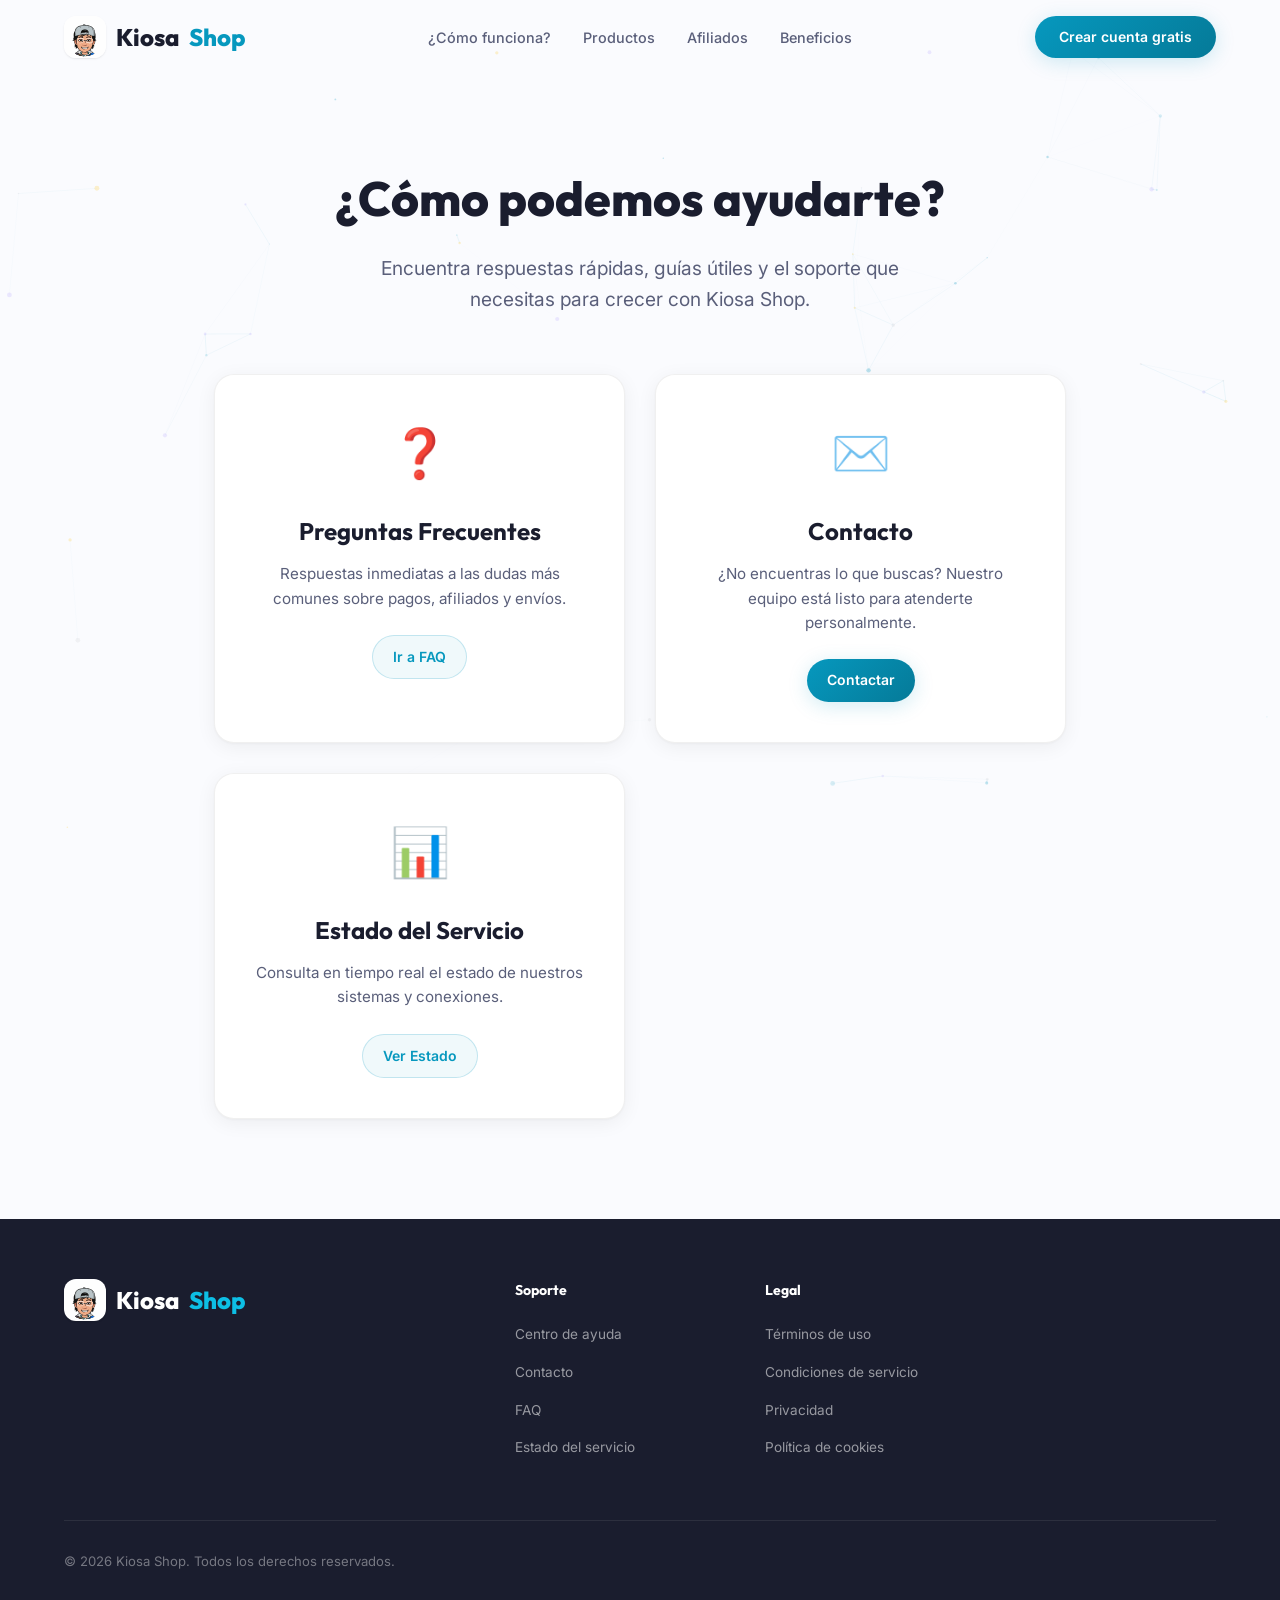
==== commit e21a23e3: "feat: Add brand logo and link to the footer, remove an unnecessary ID, and clean up a comment." ====
--- a/ayuda.html
+++ b/ayuda.html
@@ -174,7 +174,7 @@
                         <li><a href="estado.html">Estado del servicio</a></li>
                     </ul>
                 </div>
-                <div class="footer-col" id="footer-legal-links">
+                <div class="footer-col">
                     <h4>Legal</h4>
                     <ul>
                         <li><a href="uso.html">Términos de uso</a></li>
